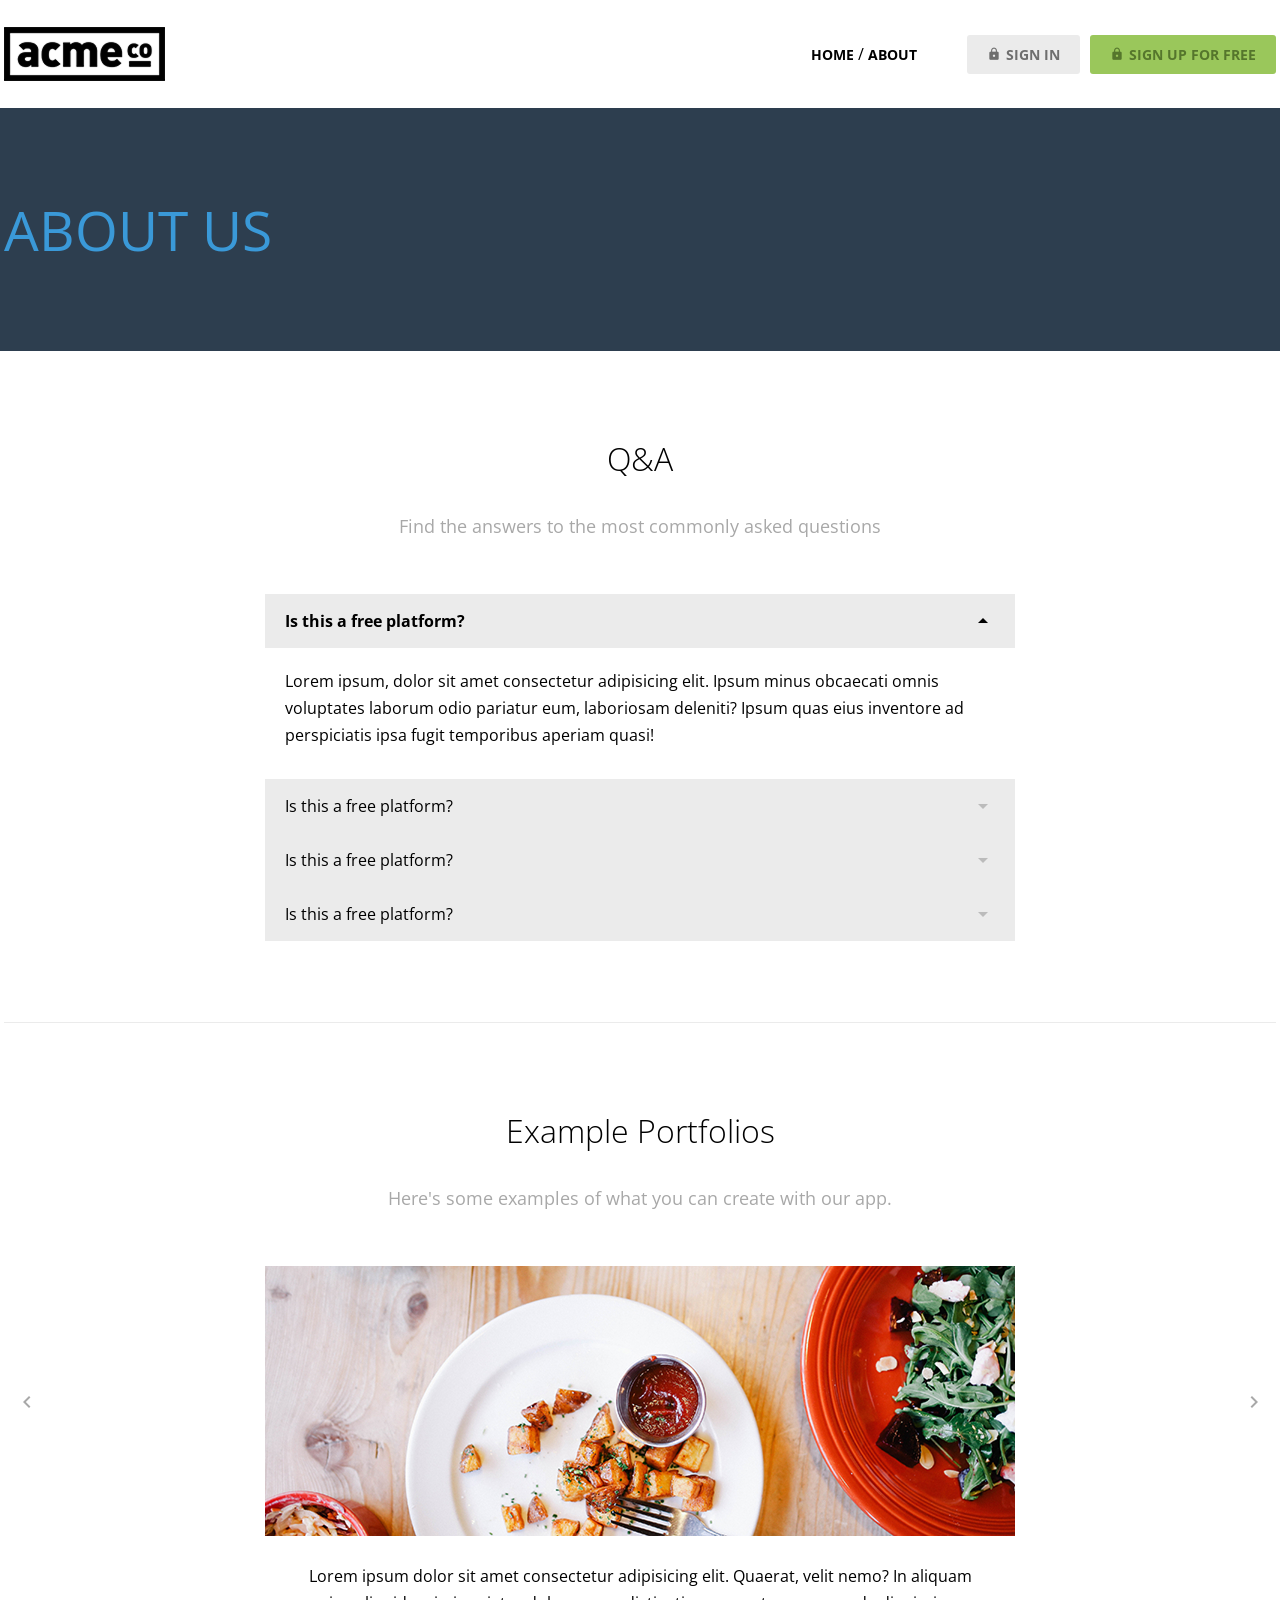
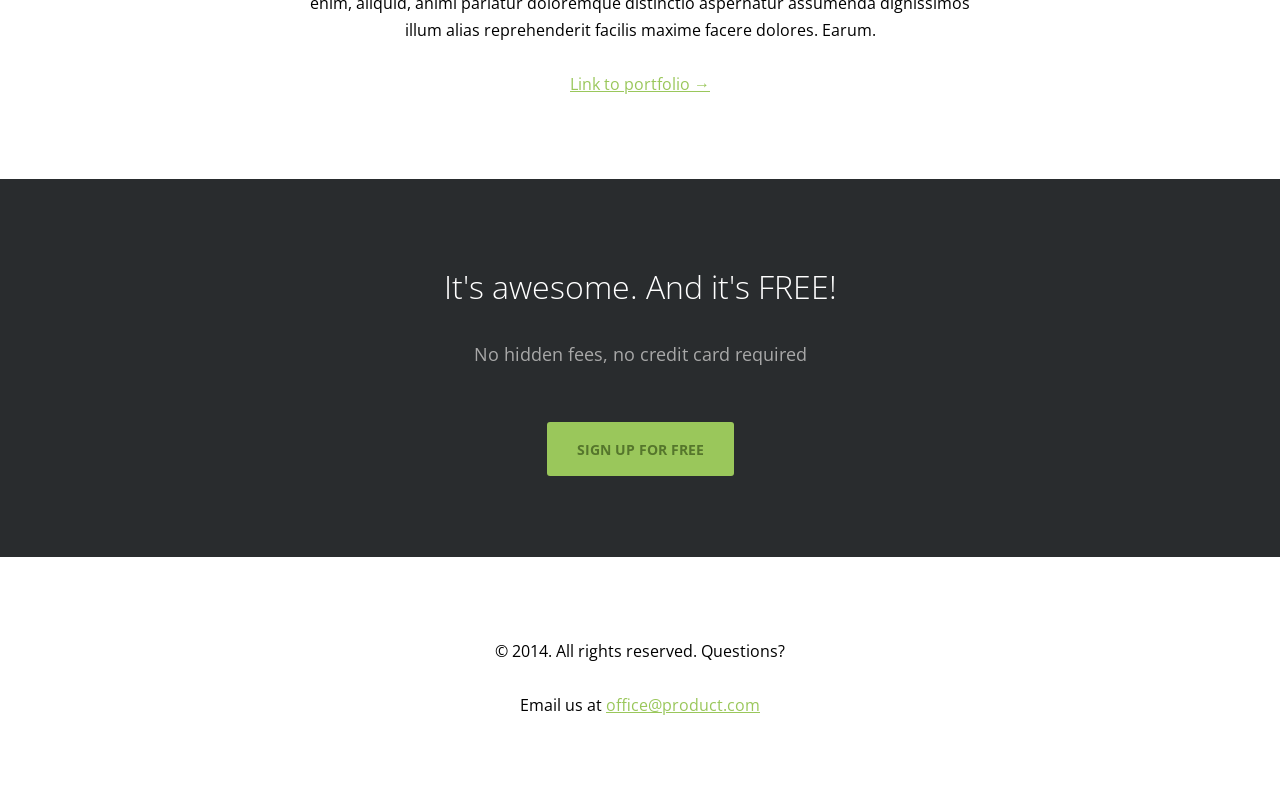
==== about.html @ bafbd541 "feat: About html/css add" ====
<!doctype html>
<html lang="en">
  <head>
    <meta charset="UTF-8" />
    <meta name="viewport" content="width=device-width, initial-scale=1.0" />
    <title>About - ACME</title>
    <link rel="preconnect" href="https://fonts.googleapis.com" />
    <link rel="preconnect" href="https://fonts.gstatic.com" crossorigin />
    <link
      href="https://fonts.googleapis.com/css2?family=Open+Sans:ital,wght@0,300..800;1,300..800&display=swap"
      rel="stylesheet"
    />
    <link href="https://fonts.googleapis.com/icon?family=Material+Icons" rel="stylesheet" />
    <link rel="stylesheet" href="css/common.css" />
    <link rel="stylesheet" href="css/about.css" />
  </head>

  <body>
    <header>
      <div class="container d-flex justify-content-between align-items-center">
        <h1 class="logo">
          <a href="index.html">
            <img src="images/logo.png" alt="acme logo" />
            <span class="hidden">ACME</span>
          </a>
        </h1>
        <nav>
          <ul class="d-flex align-items-center">
            <li>
              <a href="" class="text-nav">home</a>
              /
              <a href="" class="text-nav">about</a>
            </li>
            <li>
              <a href="#" class="btn btn-secondary"
                ><span class="material-icons">lock</span>sign in</a
              >
            </li>
            <li>
              <a href="#" class="btn btn-primary">
                <span class="material-icons">lock</span>sign up for free</a
              >
            </li>
          </ul>
        </nav>
      </div>
    </header>
    <main>
      <section class="hero inner-pd">
        <div class="container">
          <h2 class="text-heading-xl text-center">about us</h2>
        </div>
      </section>
      <section class="qna container inner-pd">
        <div class="header d-flex flex-column g-1">
          <h3 class="text-body-l">Q&amp;A</h3>
          <p class="text-body-m-plus">Find the answers to the most commonly asked questions</p>
        </div>
        <ul class="qnalist">
          <li class="active">
            <h4 class="question">
              Is this a free platform?
              <span class="material-icons">arrow_drop_down</span>
            </h4>
            <div class="answer">
              <p>
                Lorem ipsum, dolor sit amet consectetur adipisicing elit. Ipsum minus obcaecati
                omnis voluptates laborum odio pariatur eum, laboriosam deleniti? Ipsum quas eius
                inventore ad perspiciatis ipsa fugit temporibus aperiam quasi!
              </p>
            </div>
          </li>
          <li>
            <h4 class="question">
              Is this a free platform?<span class="material-icons">arrow_drop_down</span>
            </h4>
            <div class="answer">
              <p>
                Lorem ipsum, dolor sit amet consectetur adipisicing elit. Ipsum minus obcaecati
                omnis voluptates laborum odio pariatur eum, laboriosam deleniti? Ipsum quas eius
                inventore ad perspiciatis ipsa fugit temporibus aperiam quasi!
              </p>
            </div>
          </li>
          <li>
            <h4 class="question">
              Is this a free platform?<span class="material-icons">arrow_drop_down</span>
            </h4>
            <div class="answer">
              <p>
                Lorem ipsum, dolor sit amet consectetur adipisicing elit. Ipsum minus obcaecati
                omnis voluptates laborum odio pariatur eum, laboriosam deleniti? Ipsum quas eius
                inventore ad perspiciatis ipsa fugit temporibus aperiam quasi!
              </p>
            </div>
          </li>
          <li>
            <h4 class="question">
              Is this a free platform?<span class="material-icons">arrow_drop_down</span>
            </h4>
            <div class="answer">
              <p>
                Lorem ipsum, dolor sit amet consectetur adipisicing elit. Ipsum minus obcaecati
                omnis voluptates laborum odio pariatur eum, laboriosam deleniti? Ipsum quas eius
                inventore ad perspiciatis ipsa fugit temporibus aperiam quasi!
              </p>
            </div>
          </li>
        </ul>
      </section>
      <hr class="container" />
      <section class="portpolio slidewrapper container inner-pd">
        <div class="header d-flex flex-column g-1">
          <h3 class="text-body-l">Example Portfolios</h3>
          <p class="text-body-m-plus">Here's some examples of what you can create with our app.</p>
        </div>
        <ul class="slidecontainer">
          <li>
            <img src="images/portpolio_01.jpg" alt="portpolio_01" />
            <p>
              Lorem ipsum dolor sit amet consectetur adipisicing elit. Quaerat, velit nemo? In
              aliquam enim, aliquid, animi pariatur doloremque distinctio aspernatur assumenda
              dignissimos illum alias reprehenderit facilis maxime facere dolores. Earum.
            </p>
            <a href="" class="text-link">Link to portfolio &rarr;</a>
          </li>
          <li>
            <img src="images/portpolio_01.jpg" alt="portpolio_01" />
            <p>
              Lorem ipsum dolor sit amet consectetur adipisicing elit. Quaerat, velit nemo? In
              aliquam enim, aliquid, animi pariatur doloremque distinctio aspernatur assumenda
              dignissimos illum alias reprehenderit facilis maxime facere dolores. Earum.
            </p>
            <a href="" class="text-link">Link to portfolio &rarr;</a>
          </li>
          <li>
            <img src="images/portpolio_01.jpg" alt="portpolio_01" />
            <p>
              Lorem ipsum dolor sit amet consectetur adipisicing elit. Quaerat, velit nemo? In
              aliquam enim, aliquid, animi pariatur doloremque distinctio aspernatur assumenda
              dignissimos illum alias reprehenderit facilis maxime facere dolores. Earum.
            </p>
            <a href="" class="text-link">Link to portfolio &rarr;</a>
          </li>
        </ul>
        <button type="button" class="button prev">
          <span class="material-icons">chevron_left</span>
        </button>
        <button type="button" class="button next">
          <span class="material-icons">chevron_right</span>
        </button>
      </section>
      <section class="cta inner-pd d-flex flex-column align-items-center g-2">
        <div class="content d-flex flex-column g-1">
          <h3 class="text-body-l">It's awesome. And it's FREE!</h3>
          <p class="text-body-m-plus">No hidden fees, no credit card required</p>
        </div>
        <a href="#" class="btn btn-primary big">sign up for free</a>
      </section>
    </main>
    <footer class="inner-pd d-flex flex-column g-1 align-items-center g-1">
      <p>&copy; 2014. All rights reserved. Questions?</p>
      <p>Email us at <a href="#" class="text-link">office@product.com</a></p>
    </footer>
  </body>
</html>
---- css/common.css ----
@import url("normalize.css");
@import url("reset.css");
@import url("flex-utility.css");

:root {
  /* Layout */
  --base-unit: 27px;
  --base-font: 16px;

  /* Color styles */
  --black: rgba(44, 44, 44, 1);
  --light--gray: rgba(168, 168, 168, 1);
  --medium--gray: rgba(110, 110, 110, 1);
  --super--light--gray: rgba(235, 235, 235, 1);
  --primary: rgba(154, 199, 91, 1);
  --secondary: rgba(85, 118, 44, 1);
  --white: rgba(255, 255, 255, 1);
  --hero: rgba(45, 62, 79, 1);
  --hero--title: rgba(58, 153, 216, 1);
  --medium-blue: rgba(67, 156, 207, 1);
  --light-blue: rgba(72, 157, 205, 1);
  --c-t-a: rgba(41, 44, 46, 1);

  /* Text-size styles */
  --heading--x-l: calc(var(--base-font) * 3.4375);
  --body--l: calc(var(--base-font) * 2);
  --heading--s: calc(var(--base-font) * 1.5);
  --body--m: var(--base-font);
  --nav--item: calc(var(--base-font) * 0.875);
  --body--m-plus: calc(var(--base-font) * 1.125);
  --link: var(--base-font);
  --button---secondary: calc(var(--base-font) * 0.875);
  --button---primary: calc(var(--base-font) * 0.875);
}

body {
  /* font-family: "Open Sans", sans-serif;
  font-size: var(--base-font);
  line-height: var(--base-unit); */
  font:
    var(--base-font)/var(--base-unit) "Open Sans",
    sans-serif;
}

/* 폰트 위계 */
.text-heading-xl {
  font-size: var(--heading--x-l);
  line-height: calc(var(--base-unit) * 3);
  color: var(--hero--title);
  text-transform: uppercase;
  letter-spacing: 2%;
}
.text-heading-s {
  font-size: var(--heading--s);
  line-height: var(--base-unit);
}
.text-body-l {
  font-size: var(--body--l);
  line-height: calc(var(--base-unit) * 2);
  font-weight: 300;
  text-align: center;
}
.text-body-m {
  font-size: var(--body--m);
  line-height: var(--base-unit);
}
.text-body-m-plus {
  font-size: var(--body--m-plus);
  line-height: var(--base-unit);
  text-align: center;
  color: var(--light--gray);
}
.text-nav {
  font-size: var(--nav--item);
  font-weight: bold;
  text-transform: uppercase;
}

/* 링크 버튼 */
.btn {
  height: 39px;
  background: var(--super--light--gray);
  border-radius: 3px;
  padding: 0 20px;
  display: inline-flex;
  color: var(--medium--gray);
  align-items: center;
  font-size: calc(var(--base-font) * 0.875);
  font-weight: bold;
  gap: 5px;
  text-transform: uppercase;
}
.btn-primary {
  background-color: var(--primary);
  color: var(--secondary);
}
.btn.big {
  height: calc(var(--base-unit) * 2);
  padding: 0 30px;
}

/* 폼 요소 */
.hero {
  background: var(--hero);
}
form {
  width: 350px;
  display: flex;
  flex-direction: column;
  gap: 10px;
}
form .field {
  height: calc(var(--base-unit) * 2);
  background: var(--white);
  border-radius: 3px;
  padding: 0 20px;
  display: flex;
  align-items: center;
  color: var(--light--gray);
}
form .field input {
  font-style: italic;
  color: var(--black);
}
form .field input::placeholder {
  color: var(--super--light--gray);
}
form button {
  height: calc(var(--base-unit) * 2);
  border: 1px var(--white) solid;
  border-radius: 3px;
  display: flex;
  align-items: center;
  justify-content: center;
  color: var(--white);
  font-size: calc(var(--base-font) * 0.125);
  text-transform: uppercase;
  font-weight: bold;
}
.btn .material-icons {
  font-size: 14px;
}
/* 레이아웃 */
.container {
  width: 1272px;
  margin: 0 auto;
}
.inner-pd {
  padding: calc(var(--base-unit) * 3) 0;
}
.inner-top-pd {
  padding-top: calc(var(--base-unit) * 3);
}
.hidden {
  position: absolute;
  clip-path: inset(50%);
  width: 1px;
  height: 1px;
  overflow: hidden;
}
hr {
  border: none;
  /* border-top: 1px solid var(--super--light--gray); */
  height: 1px;
  background: var(--super--light--gray);
}
.text-link {
  text-decoration: underline;
  color: var(--primary);
}
section .header {
  margin-bottom: calc(var(--base-unit) * 2);
}

/* 헤더 */
body > header {
  background: var(--white);
  padding: var(--base-unit) 0;
  box-shadow: 0 4px 5px rgba(0, 0, 0, 0.1);
}
header nav ul {
  gap: 10px;
}
header nav ul li:first-child {
  margin-right: 40px;
}

/* 슬라이드 */
.slidewrapper {
  position: relative;
  overflow: hidden;
}
.slidecontainer {
  width: 300%; /* js 부모 너비파악, 슬라이드 개수 파악, 너비 계산해서 지정할 예정 */
  display: flex;
  transition: 0.3s ease-out;
}
.slidecontainer li {
  width: 100%;
  display: flex;
  flex-direction: column;
  align-items: center;
  gap: var(--base-unit);
}
.slidecontainer li > p {
  width: 700px;
  text-align: center;
}
.slidewrapper button {
  width: 45px;
  height: 45px;
  display: flex;
  justify-content: center;
  align-items: center;
  color: var(--light--gray);
  cursor: pointer;
  position: absolute;
  top: 50%;
  transform: translateY(-50%);
}
.slidewrapper button.prev {
  left: 0;
}
.slidewrapper button.next {
  right: 0;
}

/* CTA */
.cta {
  background: var(--c-t-a);
  color: var(--white);
}
---- css/about.css ----
.qnalist {
  width: 750px;
  margin: 0 auto;
}
.qnalist li.active .question span {
  opacity: 1;
  transform: rotate(180deg);
}
.qnalist .question {
  display: flex;
  justify-content: space-between;
  align-items: center;
  background: var(--super--light--gray);
  padding: 0 20px;
  height: calc(var(--base-unit) * 2);
}
.qnalist .question span {
  opacity: 0.2;
  color: #000;
  transition: 0.35s;
}
.qnalist .answer {
  display: flex;
  height: 0;
  padding: 0 20px;
  flex-direction: column;
  gap: 27px;
  overflow: hidden;
  transition: 0.35s;
}
.qnalist li.active .question {
  font-weight: bold;
}
.qnalist li.active .answer {
  height: auto;
  padding: 20px 20px 30px;
}
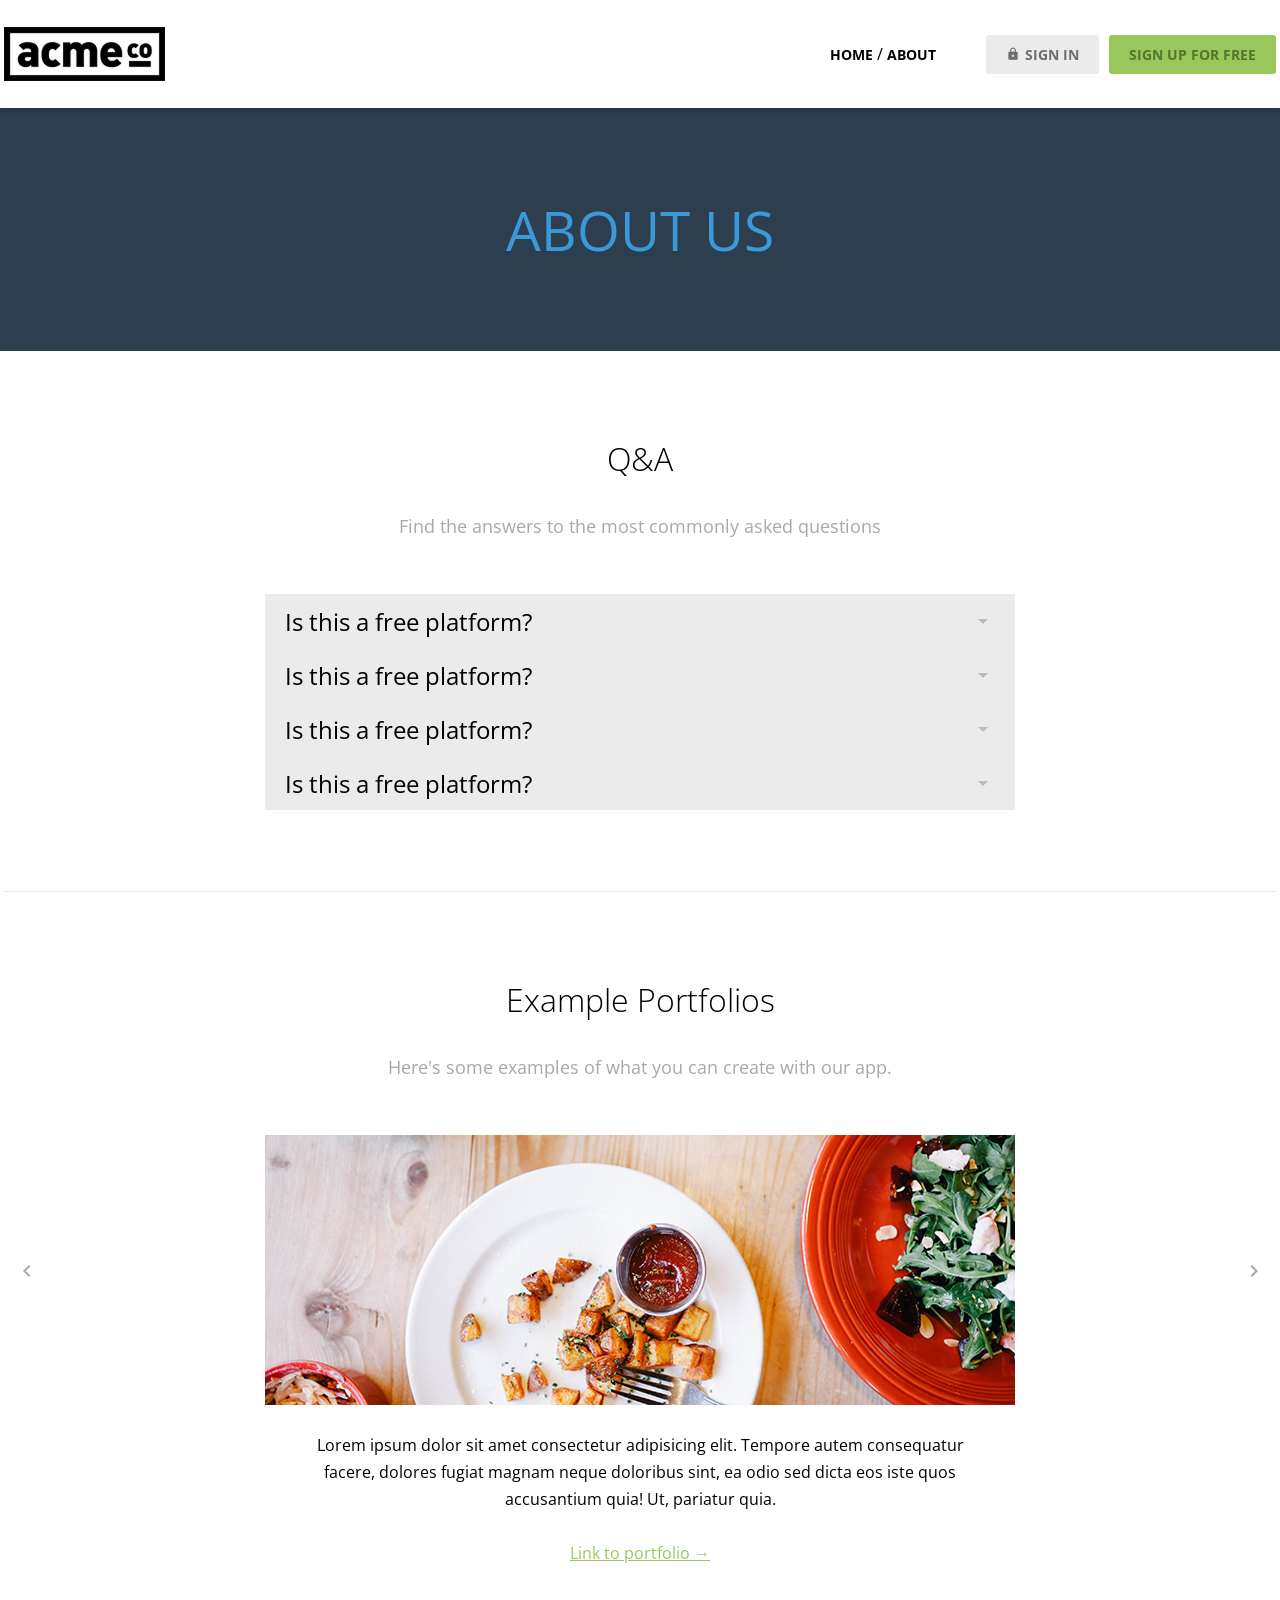
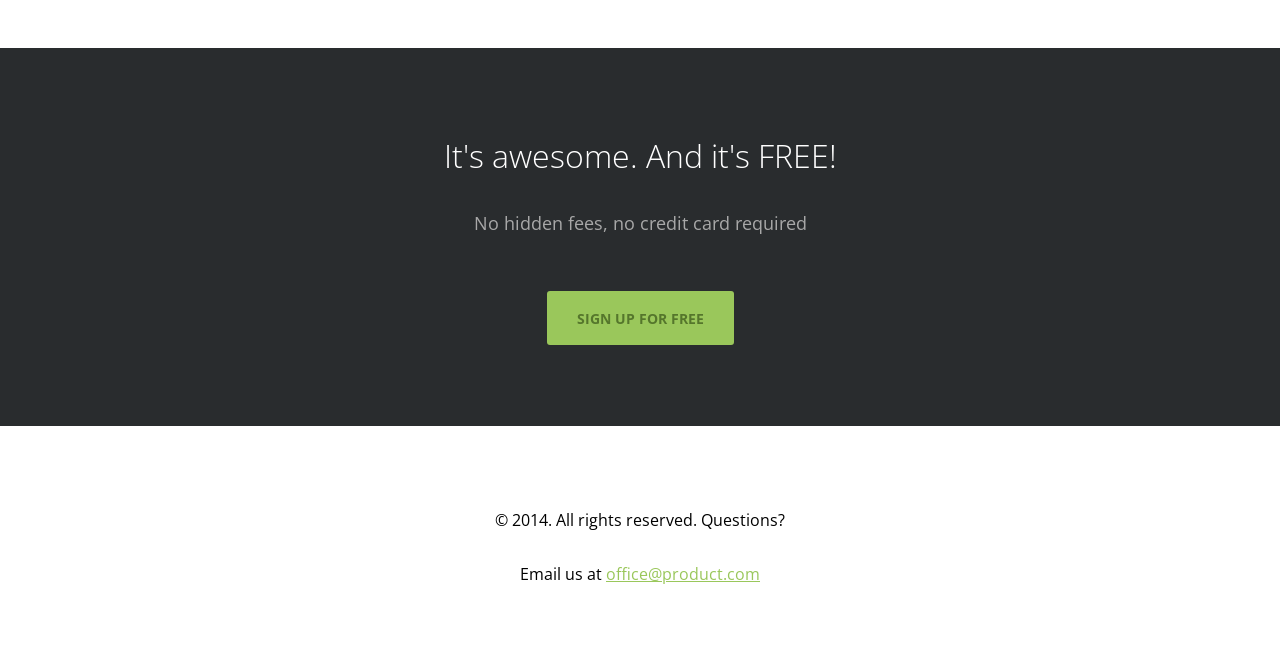
==== commit 66b4ba5d: "js/html/css 추가" ====
--- a/about.html
+++ b/about.html
@@ -27,19 +27,17 @@
         <nav>
           <ul class="d-flex align-items-center">
             <li>
-              <a href="" class="text-nav">home</a>
+              <a href="index.html" class="text-nav">home</a>
               /
-              <a href="" class="text-nav">about</a>
+              <a href="about.html" class="text-nav">about</a>
             </li>
             <li>
-              <a href="#" class="btn btn-secondary"
+              <a href="signin.html" class="btn btn-secondary"
                 ><span class="material-icons">lock</span>sign in</a
               >
             </li>
             <li>
-              <a href="#" class="btn btn-primary">
-                <span class="material-icons">lock</span>sign up for free</a
-              >
+              <a href="signup.html" class="btn btn-primary">sign up for free</a>
             </li>
           </ul>
         </nav>
@@ -57,88 +55,103 @@
           <p class="text-body-m-plus">Find the answers to the most commonly asked questions</p>
         </div>
         <ul class="qnalist">
-          <li class="active">
-            <h4 class="question">
-              Is this a free platform?
-              <span class="material-icons">arrow_drop_down</span>
-            </h4>
-            <div class="answer">
-              <p>
-                Lorem ipsum, dolor sit amet consectetur adipisicing elit. Ipsum minus obcaecati
-                omnis voluptates laborum odio pariatur eum, laboriosam deleniti? Ipsum quas eius
-                inventore ad perspiciatis ipsa fugit temporibus aperiam quasi!
-              </p>
-            </div>
+          <li>
+            <details>
+              <summary class="question">
+                <span>Is this a free platform?</span>
+                <span class="material-icons">arrow_drop_down</span>
+              </summary>
+              <div class="answer">
+                <p>
+                  Lorem ipsum dolor, sit amet consectetur adipisicing elit. Tempora magnam dolorem
+                  perspiciatis! Delectus soluta animi quaerat ipsum labore, laboriosam mollitia
+                  inventore commodi blanditiis molestiae asperiores dolorem expedita et tempore
+                  deleniti.
+                </p>
+              </div>
+            </details>
           </li>
           <li>
-            <h4 class="question">
-              Is this a free platform?<span class="material-icons">arrow_drop_down</span>
-            </h4>
-            <div class="answer">
-              <p>
-                Lorem ipsum, dolor sit amet consectetur adipisicing elit. Ipsum minus obcaecati
-                omnis voluptates laborum odio pariatur eum, laboriosam deleniti? Ipsum quas eius
-                inventore ad perspiciatis ipsa fugit temporibus aperiam quasi!
-              </p>
-            </div>
+            <details>
+              <summary class="question">
+                <span>Is this a free platform?</span>
+                <span class="material-icons">arrow_drop_down</span>
+              </summary>
+              <div class="answer">
+                <p>
+                  Lorem ipsum dolor, sit amet consectetur adipisicing elit. Tempora magnam dolorem
+                  perspiciatis! Delectus soluta animi quaerat ipsum labore, laboriosam mollitia
+                  inventore commodi blanditiis molestiae asperiores dolorem expedita et tempore
+                  deleniti.
+                </p>
+              </div>
+            </details>
           </li>
           <li>
-            <h4 class="question">
-              Is this a free platform?<span class="material-icons">arrow_drop_down</span>
-            </h4>
-            <div class="answer">
-              <p>
-                Lorem ipsum, dolor sit amet consectetur adipisicing elit. Ipsum minus obcaecati
-                omnis voluptates laborum odio pariatur eum, laboriosam deleniti? Ipsum quas eius
-                inventore ad perspiciatis ipsa fugit temporibus aperiam quasi!
-              </p>
-            </div>
+            <details>
+              <summary class="question">
+                <span>Is this a free platform?</span>
+                <span class="material-icons">arrow_drop_down</span>
+              </summary>
+              <div class="answer">
+                <p>
+                  Lorem ipsum dolor, sit amet consectetur adipisicing elit. Tempora magnam dolorem
+                  perspiciatis! Delectus soluta animi quaerat ipsum labore, laboriosam mollitia
+                  inventore commodi blanditiis molestiae asperiores dolorem expedita et tempore
+                  deleniti.
+                </p>
+              </div>
+            </details>
           </li>
           <li>
-            <h4 class="question">
-              Is this a free platform?<span class="material-icons">arrow_drop_down</span>
-            </h4>
-            <div class="answer">
-              <p>
-                Lorem ipsum, dolor sit amet consectetur adipisicing elit. Ipsum minus obcaecati
-                omnis voluptates laborum odio pariatur eum, laboriosam deleniti? Ipsum quas eius
-                inventore ad perspiciatis ipsa fugit temporibus aperiam quasi!
-              </p>
-            </div>
+            <details>
+              <summary class="question">
+                <span>Is this a free platform?</span>
+                <span class="material-icons">arrow_drop_down</span>
+              </summary>
+              <div class="answer">
+                <p>
+                  Lorem ipsum dolor, sit amet consectetur adipisicing elit. Tempora magnam dolorem
+                  perspiciatis! Delectus soluta animi quaerat ipsum labore, laboriosam mollitia
+                  inventore commodi blanditiis molestiae asperiores dolorem expedita et tempore
+                  deleniti.
+                </p>
+              </div>
+            </details>
           </li>
         </ul>
       </section>
       <hr class="container" />
-      <section class="portpolio slidewrapper container inner-pd">
+      <section class="portfolio slidewrapper container inner-pd">
         <div class="header d-flex flex-column g-1">
           <h3 class="text-body-l">Example Portfolios</h3>
           <p class="text-body-m-plus">Here's some examples of what you can create with our app.</p>
         </div>
         <ul class="slidecontainer">
           <li>
-            <img src="images/portpolio_01.jpg" alt="portpolio_01" />
+            <img src="images/portpolio_01.jpg" alt="portfolio_01" />
             <p>
-              Lorem ipsum dolor sit amet consectetur adipisicing elit. Quaerat, velit nemo? In
-              aliquam enim, aliquid, animi pariatur doloremque distinctio aspernatur assumenda
-              dignissimos illum alias reprehenderit facilis maxime facere dolores. Earum.
+              Lorem ipsum dolor sit amet consectetur adipisicing elit. Tempore autem consequatur
+              facere, dolores fugiat magnam neque doloribus sint, ea odio sed dicta eos iste quos
+              accusantium quia! Ut, pariatur quia.
             </p>
             <a href="" class="text-link">Link to portfolio &rarr;</a>
           </li>
           <li>
-            <img src="images/portpolio_01.jpg" alt="portpolio_01" />
+            <img src="images/portpolio_01.jpg" alt="portfolio_01" />
             <p>
-              Lorem ipsum dolor sit amet consectetur adipisicing elit. Quaerat, velit nemo? In
-              aliquam enim, aliquid, animi pariatur doloremque distinctio aspernatur assumenda
-              dignissimos illum alias reprehenderit facilis maxime facere dolores. Earum.
+              Lorem ipsum dolor sit amet consectetur adipisicing elit. Tempore autem consequatur
+              facere, dolores fugiat magnam neque doloribus sint, ea odio sed dicta eos iste quos
+              accusantium quia! Ut, pariatur quia.
             </p>
             <a href="" class="text-link">Link to portfolio &rarr;</a>
           </li>
           <li>
-            <img src="images/portpolio_01.jpg" alt="portpolio_01" />
+            <img src="images/portpolio_01.jpg" alt="portfolio_01" />
             <p>
-              Lorem ipsum dolor sit amet consectetur adipisicing elit. Quaerat, velit nemo? In
-              aliquam enim, aliquid, animi pariatur doloremque distinctio aspernatur assumenda
-              dignissimos illum alias reprehenderit facilis maxime facere dolores. Earum.
+              Lorem ipsum dolor sit amet consectetur adipisicing elit. Tempore autem consequatur
+              facere, dolores fugiat magnam neque doloribus sint, ea odio sed dicta eos iste quos
+              accusantium quia! Ut, pariatur quia.
             </p>
             <a href="" class="text-link">Link to portfolio &rarr;</a>
           </li>
@@ -158,9 +171,11 @@
         <a href="#" class="btn btn-primary big">sign up for free</a>
       </section>
     </main>
-    <footer class="inner-pd d-flex flex-column g-1 align-items-center g-1">
+    <footer class="inner-pd d-flex flex-column align-items-center g-1">
       <p>&copy; 2014. All rights reserved. Questions?</p>
       <p>Email us at <a href="#" class="text-link">office@product.com</a></p>
     </footer>
+    <script src="js/main.js"></script>
+    <script src="js/about.js"></script>
   </body>
 </html>
--- a/css/common.css
+++ b/css/common.css
@@ -35,8 +35,8 @@
 
 body {
   /* font-family: "Open Sans", sans-serif;
-  font-size: var(--base-font);
-  line-height: var(--base-unit); */
+  font-size:var(--base-font);
+  line-height:var(--base-unit); */
   font:
     var(--base-font)/var(--base-unit) "Open Sans",
     sans-serif;
@@ -50,20 +50,24 @@
   text-transform: uppercase;
   letter-spacing: 2%;
 }
+
 .text-heading-s {
   font-size: var(--heading--s);
   line-height: var(--base-unit);
 }
+
 .text-body-l {
   font-size: var(--body--l);
   line-height: calc(var(--base-unit) * 2);
   font-weight: 300;
   text-align: center;
 }
+
 .text-body-m {
   font-size: var(--body--m);
   line-height: var(--base-unit);
 }
+
 .text-body-m-plus {
   font-size: var(--body--m-plus);
   line-height: var(--base-unit);
@@ -75,7 +79,6 @@
   font-weight: bold;
   text-transform: uppercase;
 }
-
 /* 링크 버튼 */
 .btn {
   height: 39px;
@@ -90,8 +93,11 @@
   gap: 5px;
   text-transform: uppercase;
 }
+.btn .material-icons {
+  font-size: 14px;
+}
 .btn-primary {
-  background-color: var(--primary);
+  background: var(--primary);
   color: var(--secondary);
 }
 .btn.big {
@@ -118,31 +124,37 @@
   align-items: center;
   color: var(--light--gray);
 }
+form .field label {
+  display: flex;
+}
 form .field input {
   font-style: italic;
   color: var(--black);
+  width: 100%;
+  outline: none;
+}
+form .field:focus-within {
+  box-shadow: inset 0 0 5px rgba(72, 0, 255, 0.7);
 }
 form .field input::placeholder {
   color: var(--super--light--gray);
 }
 form button {
   height: calc(var(--base-unit) * 2);
-  border: 1px var(--white) solid;
   border-radius: 3px;
   display: flex;
   align-items: center;
   justify-content: center;
   color: var(--white);
-  font-size: calc(var(--base-font) * 0.125);
+  font-size: calc(var(--base-font) * 1.125);
   text-transform: uppercase;
   font-weight: bold;
-}
-.btn .material-icons {
-  font-size: 14px;
+  border: 1px solid var(--white);
 }
 /* 레이아웃 */
 .container {
-  width: 1272px;
+  max-width: 1272px;
+  width: 100%;
   margin: 0 auto;
 }
 .inner-pd {
@@ -158,12 +170,14 @@
   height: 1px;
   overflow: hidden;
 }
+
 hr {
   border: none;
-  /* border-top: 1px solid var(--super--light--gray); */
+  /* border-top:1px solid var(--super--light--gray); */
   height: 1px;
   background: var(--super--light--gray);
 }
+
 .text-link {
   text-decoration: underline;
   color: var(--primary);
@@ -177,7 +191,15 @@
   background: var(--white);
   padding: var(--base-unit) 0;
   box-shadow: 0 4px 5px rgba(0, 0, 0, 0.1);
-}
+  position: sticky;
+  top: 0;
+  transition: 0.3s ease-out;
+}
+
+body > header.fixed {
+  padding: calc(var(--base-unit) / 2) 0;
+}
+
 header nav ul {
   gap: 10px;
 }
@@ -191,7 +213,7 @@
   overflow: hidden;
 }
 .slidecontainer {
-  width: 300%; /* js 부모 너비파악, 슬라이드 개수 파악, 너비 계산해서 지정할 예정 */
+  width: 300%; /* js 부모 너비파악, 슬라이드 개수 파악, 너비 계산 지정할 예정 */
   display: flex;
   transition: 0.3s ease-out;
 }
@@ -228,5 +250,7 @@
 /* CTA */
 .cta {
   background: var(--c-t-a);
+}
+.cta h3 {
   color: var(--white);
 }
--- a/css/about.css
+++ b/css/about.css
@@ -2,36 +2,54 @@
   width: 750px;
   margin: 0 auto;
 }
-.qnalist li.active .question span {
+.qnalist details {
+  interpolate-size: allow-keywords;
+}
+.qnalist details::details-content {
+  block-size: 0;
+  opacity: 0;
+  overflow: hidden;
+  transition:
+    block-size 0.35s ease,
+    opacity 0.35s ease;
+}
+.qnalist details[open]::details-content {
+  block-size: auto;
+  opacity: 1;
+}
+.qnalist details[open] .question .material-icons {
   opacity: 1;
   transform: rotate(180deg);
 }
 .qnalist .question {
   display: flex;
+  height: calc(var(--base-unit) * 2);
+  padding: 0 20px;
   justify-content: space-between;
   align-items: center;
   background: var(--super--light--gray);
-  padding: 0 20px;
-  height: calc(var(--base-unit) * 2);
+  cursor: pointer;
+  font-size: var(--heading--s);
+  line-height: var(--base-unit);
 }
-.qnalist .question span {
+.qnalist .question::-webkit-details-marker {
+  display: none;
+}
+.qnalist .question::marker {
+  content: "";
+}
+.qnalist .question .material-icons {
   opacity: 0.2;
   color: #000;
   transition: 0.35s;
 }
 .qnalist .answer {
   display: flex;
-  height: 0;
-  padding: 0 20px;
+  padding: 20px 20px 30px;
   flex-direction: column;
   gap: 27px;
-  overflow: hidden;
-  transition: 0.35s;
+  box-sizing: border-box;
 }
-.qnalist li.active .question {
+.qnalist details[open] .question {
   font-weight: bold;
 }
-.qnalist li.active .answer {
-  height: auto;
-  padding: 20px 20px 30px;
-}
